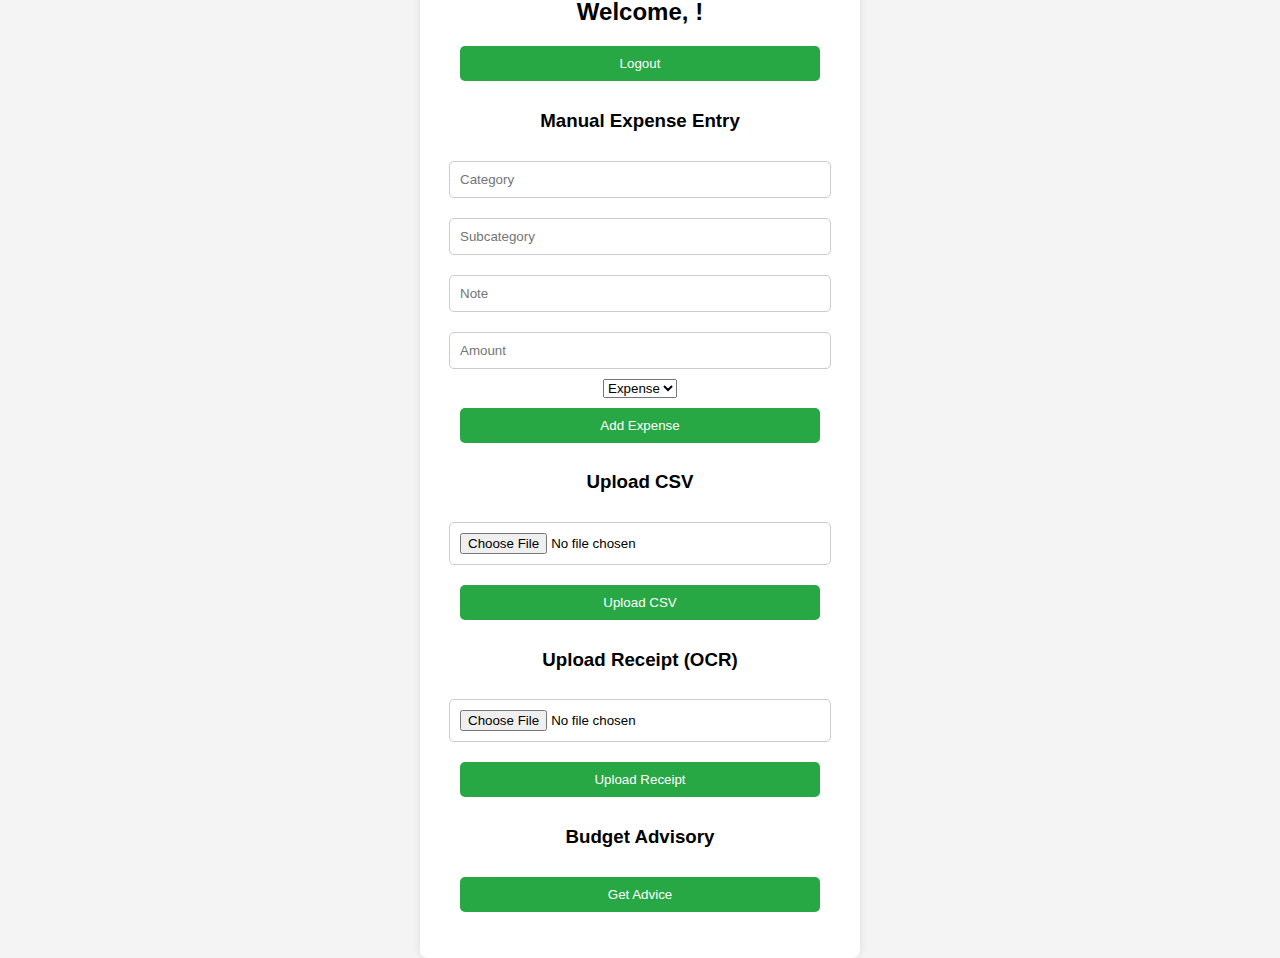
==== dashboard.html @ 7fc9387d "Initial commit" ====
<!DOCTYPE html>
<html lang="en">
<head>
    <meta charset="UTF-8">
    <meta name="viewport" content="width=device-width, initial-scale=1.0">
    <title>Dashboard</title>
    <link rel="stylesheet" href="style.css">
</head>
<body>
    <div id="dashboard-container">
        <h2>Welcome, <span id="username"></span>!</h2>
        <button onclick="logout()">Logout</button>
        
        <h3>Manual Expense Entry</h3>
        <form id="manual-entry-form">
            <input type="text" id="category" placeholder="Category" required>
            <input type="text" id="subcategory" placeholder="Subcategory" required>
            <input type="text" id="note" placeholder="Note">
            <input type="number" id="amount" placeholder="Amount" required>
            <select id="income_expense">
                <option value="Expense">Expense</option>
                <option value="Income">Income</option>
            </select>
            <button type="submit">Add Expense</button>
        </form>
        
        <h3>Upload CSV</h3>
        <input type="file" id="csv-file" accept=".csv">
        <button onclick="uploadCSV()">Upload CSV</button>
        
        <h3>Upload Receipt (OCR)</h3>
        <input type="file" id="receipt-file" accept="image/*">
        <button onclick="uploadReceipt()">Upload Receipt</button>
        
        <h3>Budget Advisory</h3>
        <button onclick="getBudgetAdvice()">Get Advice</button>
        <p id="advice-output"></p>
    </div>

    <script src="script.js" defer></script>
</body>
</html>
---- style.css ----
body {
    font-family: Arial, sans-serif;
    display: flex;
    justify-content: center;
    align-items: center;
    height: 100vh;
    background: #f4f4f4;
}

#form-container {
    background: white;
    padding: 20px;
    border-radius: 8px;
    box-shadow: 0px 0px 10px 0px rgba(0, 0, 0, 0.1);
    width: 300px;
    text-align: center;
}

input, button {
    width: 90%;
    margin: 10px 0;
    padding: 10px;
}

button {
    background: #28a745;
    color: white;
    border: none;
    cursor: pointer;
}

button:hover {
    background: #218838;
}

#toggle-text {
    margin-top: 10px;
    font-size: 0.9em;
}
#dashboard-container {
    background: white;
    padding: 20px;
    border-radius: 8px;
    box-shadow: 0px 0px 10px 0px rgba(0, 0, 0, 0.1);
    width: 400px;
    text-align: center;
}

h2 {
    margin-bottom: 10px;
}

input, button {
    width: 90%;
    margin: 10px 0;
    padding: 10px;
    border: 1px solid #ccc;
    border-radius: 5px;
}

button {
    background: #28a745;
    color: white;
    border: none;
    cursor: pointer;
}

button:hover {
    background: #218838;
}

#transactions {
    margin-top: 20px;
    text-align: left;
}

.transaction-entry {
    border-bottom: 1px solid #ccc;
    padding: 5px 0;
}

#budget-advice {
    margin-top: 20px;
    font-weight: bold;
    color: #d9534f;
}
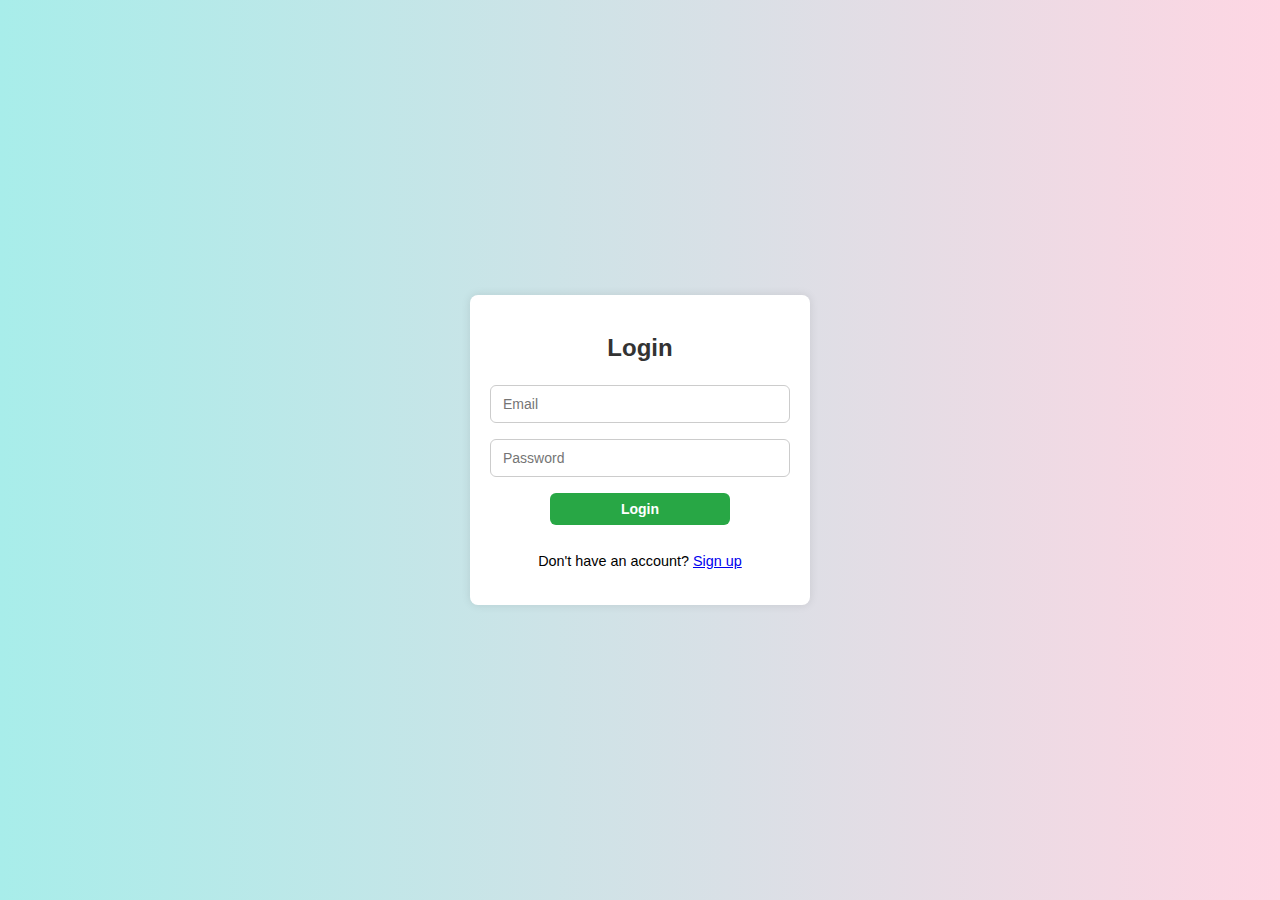
==== commit 925126a8: "changes in css" ====
--- a/dashboard.html
+++ b/dashboard.html
@@ -7,20 +7,15 @@
     <link rel="stylesheet" href="style.css">
 </head>
 <body>
+    <button  id="logout-btn",onclick="logout()">Logout</button>
     <div id="dashboard-container">
         <h2>Welcome, <span id="username"></span>!</h2>
-        <button onclick="logout()">Logout</button>
         
         <h3>Manual Expense Entry</h3>
         <form id="manual-entry-form">
             <input type="text" id="category" placeholder="Category" required>
             <input type="text" id="subcategory" placeholder="Subcategory" required>
-            <input type="text" id="note" placeholder="Note">
             <input type="number" id="amount" placeholder="Amount" required>
-            <select id="income_expense">
-                <option value="Expense">Expense</option>
-                <option value="Income">Income</option>
-            </select>
             <button type="submit">Add Expense</button>
         </form>
         
--- a/style.css
+++ b/style.css
@@ -1,12 +1,43 @@
 body {
-    font-family: Arial, sans-serif;
+    font-family: 'Segoe UI', Tahoma, Geneva, Verdana, sans-serif;
     display: flex;
     justify-content: center;
     align-items: center;
     height: 100vh;
-    background: #f4f4f4;
+    background: linear-gradient(to right, #a8edea, #fed6e3);
+    margin: 0;
+}
+#logout-btn {
+    position: absolute;
+    top: 20px;
+    right: 20px;
+    padding: 8px 16px;
+    background-color: #dc3545; /* Red color */
+    color: white;
+    border: none;
+    border-radius: 6px;
+    font-size: 18px;
+    width: 100px;
+    cursor: pointer;
+    transition: background-color 0.3s, transform 0.2s;
 }
 
+#logout-btn:hover {
+    background-color: #c82333;
+    transform: scale(1.05);
+}
+
+
+#dashboard-container {
+    background: #fff;
+    padding: 30px 40px;
+    border-radius: 12px;
+    box-shadow: 0 12px 24px rgba(0, 0, 0, 0.1);
+    width: 420px;
+    max-height: 90vh;
+    overflow-y: auto;
+    text-align: center;
+}
 #form-container {
     background: white;
     padding: 20px;
@@ -16,57 +47,52 @@
     text-align: center;
 }
 
-input, button {
-    width: 90%;
-    margin: 10px 0;
-    padding: 10px;
+
+h2, h3 {
+    margin-bottom: 15px;
+    color: #333;
 }
 
-button {
-    background: #28a745;
-    color: white;
-    border: none;
-    cursor: pointer;
+form, #dashboard-container > div {
+    margin-bottom: 20px;
 }
 
-button:hover {
-    background: #218838;
+input, select, button {
+    width: 100%;
+    padding: 10px 12px;
+    margin: 8px 0;
+    border-radius: 6px;
+    border: 1px solid #ccc;
+    font-size: 14px;
+    box-sizing: border-box;
+    transition: border-color 0.3s, box-shadow 0.3s;
 }
 
+input:focus, select:focus {
+    border-color: #28a745;
+    outline: none;
+    box-shadow: 0 0 5px rgba(40, 167, 69, 0.4);
+}
 #toggle-text {
     margin-top: 10px;
     font-size: 0.9em;
 }
-#dashboard-container {
-    background: white;
-    padding: 20px;
-    border-radius: 8px;
-    box-shadow: 0px 0px 10px 0px rgba(0, 0, 0, 0.1);
-    width: 400px;
-    text-align: center;
-}
 
-h2 {
-    margin-bottom: 10px;
-}
-
-input, button {
-    width: 90%;
-    margin: 10px 0;
-    padding: 10px;
-    border: 1px solid #ccc;
-    border-radius: 5px;
-}
 
 button {
-    background: #28a745;
+    background-color: #28a745;
     color: white;
     border: none;
-    cursor: pointer;
+    font-weight: bold;
+    width: 60%;
+    padding: 8px 10px;
+    font-size: 14px;
+    transition: background-color 0.3s, transform 0.2s;
 }
 
 button:hover {
-    background: #218838;
+    background-color: #218838;
+    transform: scale(1.02);
 }
 
 #transactions {
@@ -76,11 +102,11 @@
 
 .transaction-entry {
     border-bottom: 1px solid #ccc;
-    padding: 5px 0;
+    padding: 8px 0;
 }
 
-#budget-advice {
-    margin-top: 20px;
+#advice-output, #budget-advice {
+    margin-top: 15px;
     font-weight: bold;
     color: #d9534f;
 }
